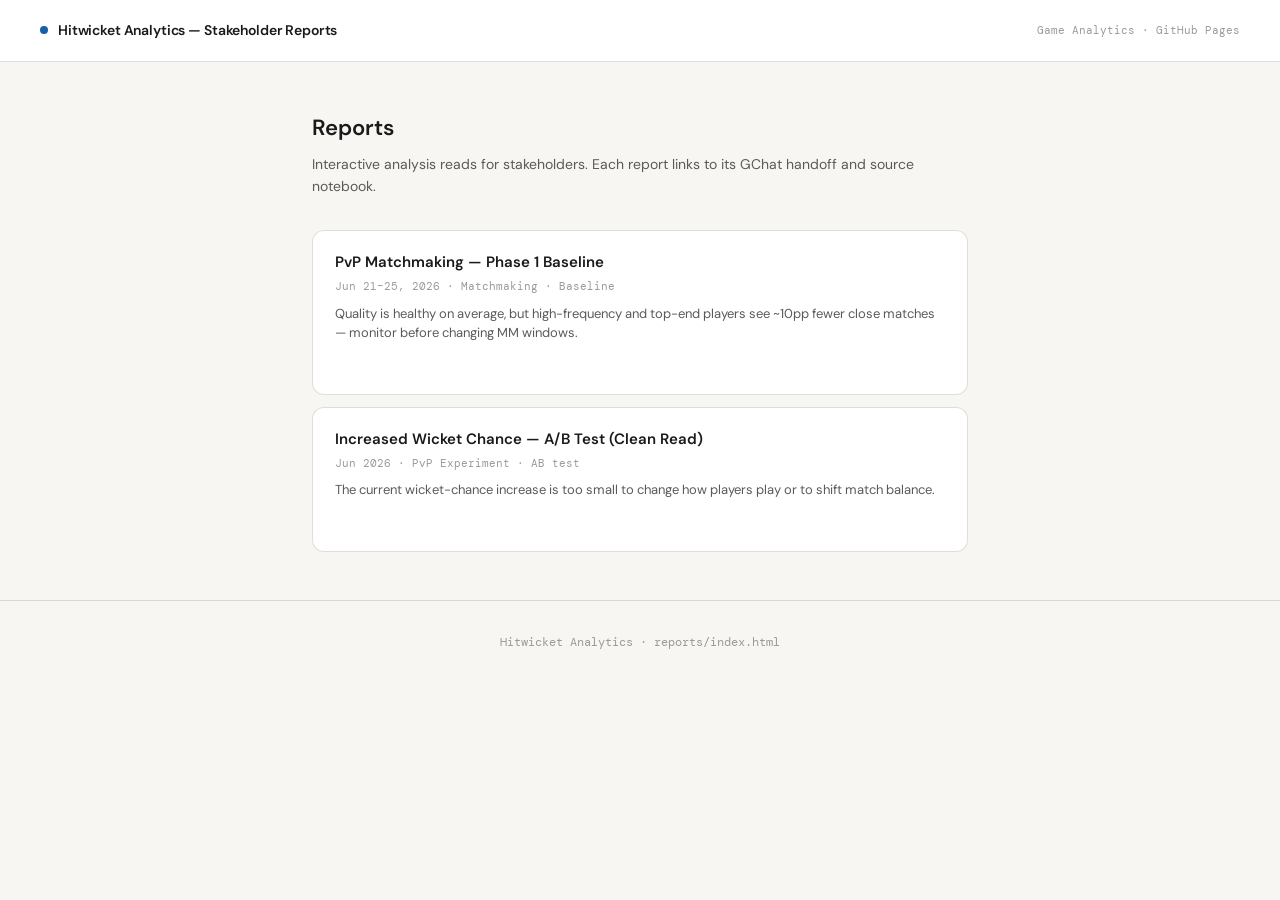
==== index.html @ 3cc674ba "Publish reports from 24e667486bc8849d29625ff4e02d7f4eafb37043" ====
<!DOCTYPE html>
<html lang="en">
<head>
<meta charset="UTF-8">
<meta name="viewport" content="width=device-width, initial-scale=1.0">
<title>Hitwicket Analytics Reports</title>
<link rel="stylesheet" href="_kit/report.css">
<style>
  .index-wrap { max-width: 720px; margin: 3rem auto; padding: 0 2rem; }
  .index-wrap h2 { font-size: 22px; font-weight: 600; margin-bottom: 0.5rem; }
  .index-wrap p { color: var(--text-secondary); font-size: 14px; margin-bottom: 2rem; }
  .report-list { display: flex; flex-direction: column; gap: 12px; }
  .report-card { background: var(--surface); border: 0.5px solid var(--border-strong); border-radius: var(--radius); padding: 1.2rem 1.4rem; text-decoration: none; color: inherit; transition: border-color 0.15s; }
  .report-card:hover { border-color: var(--blue-mid); }
  .report-card h3 { font-size: 15px; font-weight: 600; margin-bottom: 0.25rem; }
  .report-card .meta { font-size: 11px; color: var(--text-tertiary); font-family: 'DM Mono', monospace; margin-bottom: 0.5rem; }
  .report-card .thesis { font-size: 13px; color: var(--text-secondary); line-height: 1.5; }
</style>
</head>
<body>
<header>
  <div class="brand"><div class="dot"></div><h1>Hitwicket Analytics — Stakeholder Reports</h1></div>
  <span class="meta">Game Analytics · GitHub Pages</span>
</header>
<div class="index-wrap">
  <h2>Reports</h2>
  <p>Interactive analysis reads for stakeholders. Each report links to its GChat handoff and source notebook.</p>
  <div class="report-list">
    <a class="report-card" href="pvp_mm_phase1_baseline.html">
      <h3>PvP Matchmaking — Phase 1 Baseline</h3>
      <p class="meta">Jun 21–25, 2026 · Matchmaking · Baseline</p>
      <p class="thesis">Quality is healthy on average, but high-frequency and top-end players see ~10pp fewer close matches — monitor before changing MM windows.</p>
    </a>
    <a class="report-card" href="wicket_chance_ab_clean_fix.html">
      <h3>Increased Wicket Chance — A/B Test (Clean Read)</h3>
      <p class="meta">Jun 2026 · PvP Experiment · AB test</p>
      <p class="thesis">The current wicket-chance increase is too small to change how players play or to shift match balance.</p>
    </a>
  </div>
</div>
<footer>Hitwicket Analytics · reports/index.html</footer>
</body>
</html>
---- _kit/report.css ----
@import url('https://fonts.googleapis.com/css2?family=DM+Sans:ital,opsz,wght@0,9..40,300;0,9..40,400;0,9..40,500;0,9..40,600;1,9..40,400&family=DM+Mono:wght@400;500&display=swap');
*, *::before, *::after { box-sizing: border-box; margin: 0; padding: 0; }
:root {
  --bg: #f7f6f3; --surface: #ffffff;
  --border: rgba(0,0,0,0.07); --border-strong: rgba(0,0,0,0.13);
  --text-primary: #1a1a1a; --text-secondary: #5a5a5a; --text-tertiary: #9a9a9a;
  --teal: #1D9E75; --teal-light: #E1F5EE;
  --blue: #185FA5; --blue-light: #E6F1FB; --blue-mid: #378ADD;
  --amber: #BA7517; --amber-light: #FAEEDA;
  --coral: #D85A30; --coral-light: #FAECE7;
  --purple: #534AB7; --purple-light: #EEEDFA;
  --radius: 12px; --radius-sm: 8px;
}
body { font-family: 'DM Sans', sans-serif; background: var(--bg); color: var(--text-primary); line-height: 1.6; }
header { background: var(--surface); border-bottom: 0.5px solid var(--border-strong); padding: 1.2rem 2.5rem; position: sticky; top: 0; z-index: 100; display: flex; align-items: center; justify-content: space-between; gap: 1rem; }
header .brand { display: flex; align-items: center; gap: 10px; }
header .brand .dot { width: 8px; height: 8px; border-radius: 50%; background: var(--blue); }
header h1 { font-size: 14px; font-weight: 600; letter-spacing: -0.01em; }
header .meta { font-size: 11px; color: var(--text-tertiary); font-family: 'DM Mono', monospace; }
.caveat-banner { background: var(--blue-light); border-bottom: 0.5px solid rgba(24,95,165,0.2); padding: 0.5rem 2.5rem; font-size: 12px; color: var(--blue); font-family: 'DM Mono', monospace; display: flex; align-items: center; gap: 8px; }
.tab-bar { background: var(--surface); border-bottom: 0.5px solid var(--border-strong); padding: 0 2.5rem; display: flex; gap: 0; position: sticky; top: 53px; z-index: 99; flex-wrap: wrap; }
.tab-btn { padding: 0.75rem 1.2rem; font-size: 13px; font-weight: 500; cursor: pointer; border: none; background: none; color: var(--text-secondary); border-bottom: 2px solid transparent; transition: all 0.15s; white-space: nowrap; }
.tab-btn:hover { color: var(--text-primary); }
.tab-btn.active { color: var(--blue); border-bottom-color: var(--blue); }
.sub-toggle { display: flex; gap: 6px; margin-bottom: 1.5rem; flex-wrap: wrap; }
.sub-btn { padding: 5px 14px; font-size: 12px; font-weight: 500; cursor: pointer; border: 0.5px solid var(--border-strong); border-radius: 20px; background: var(--surface); color: var(--text-secondary); transition: all 0.15s; }
.sub-btn.active { background: var(--blue); color: white; border-color: var(--blue); }
.tab-content { display: none; }
.tab-content.active { display: block; }
main { max-width: 1120px; margin: 0 auto; padding: 2rem 2rem 4rem; }
.section { margin-bottom: 3rem; }
.section-header { margin-bottom: 1.25rem; }
.section-num { font-size: 11px; font-weight: 500; letter-spacing: 0.08em; text-transform: uppercase; color: var(--text-tertiary); font-family: 'DM Mono', monospace; margin-bottom: 0.3rem; }
.section-title { font-size: 18px; font-weight: 600; letter-spacing: -0.02em; margin-bottom: 0.2rem; }
.section-sub { font-size: 13px; color: var(--text-secondary); }
.kpi-row { display: grid; grid-template-columns: repeat(4, 1fr); gap: 10px; margin-bottom: 1.5rem; }
.kpi-card { background: var(--bg); border: 0.5px solid var(--border-strong); border-radius: var(--radius-sm); padding: 0.9rem 1rem; }
.kpi-label { font-size: 11px; color: var(--text-tertiary); margin-bottom: 3px; }
.kpi-value { font-size: 20px; font-weight: 600; letter-spacing: -0.02em; }
.kpi-value.up { color: var(--teal); } .kpi-value.down { color: var(--coral); }
.kpi-value.neutral { color: var(--blue); } .kpi-value.warn { color: var(--amber); }
.kpi-note { font-size: 11px; color: var(--text-tertiary); margin-top: 2px; font-family: 'DM Mono', monospace; }
.card { background: var(--surface); border: 0.5px solid var(--border-strong); border-radius: var(--radius); padding: 1.4rem; }
.card-title { font-size: 13px; font-weight: 500; color: var(--text-secondary); margin-bottom: 1rem; padding-bottom: 8px; border-bottom: 0.5px solid var(--border); }
.two-col { display: grid; grid-template-columns: 1fr 1fr; gap: 1.25rem; }
.chart-wrap { position: relative; width: 100%; }
.insights { display: flex; flex-direction: column; gap: 8px; }
.insight { border-left: 2.5px solid var(--blue-mid); background: #f9fbfe; border-radius: 0 var(--radius-sm) var(--radius-sm) 0; padding: 0.65rem 0.85rem; font-size: 13px; color: var(--text-primary); line-height: 1.55; }
.insight.warn { border-left-color: var(--amber); background: #fffbf4; }
.insight.good { border-left-color: var(--teal); background: #f4fbf8; }
.insight.bad { border-left-color: var(--coral); background: #fff8f6; }
.insight strong { font-weight: 600; }
.comp-table { width: 100%; border-collapse: collapse; font-size: 13px; }
.comp-table th { font-size: 11px; font-weight: 500; color: var(--text-tertiary); text-transform: uppercase; letter-spacing: 0.06em; padding: 0 10px 8px 0; text-align: right; border-bottom: 0.5px solid var(--border-strong); }
.comp-table th:first-child { text-align: left; padding-left: 0; }
.comp-table th.base { color: var(--blue); } .comp-table th.test { color: var(--teal); } .comp-table th.delta { color: var(--amber); }
.comp-table td { padding: 8px 10px 8px 0; border-bottom: 0.5px solid var(--border); color: var(--text-primary); vertical-align: middle; text-align: right; font-family: 'DM Mono', monospace; font-size: 12px; }
.comp-table td:first-child { text-align: left; padding-left: 0; font-family: 'DM Sans', sans-serif; font-size: 13px; font-weight: 500; }
.comp-table tr:last-child td { border-bottom: none; }
.comp-table tr:hover td { background: var(--bg); }
.val-up { color: var(--teal); font-weight: 500; } .val-down { color: var(--coral); font-weight: 500; } .val-muted { color: var(--text-tertiary); }
.heatmap-table { width: 100%; border-collapse: collapse; font-size: 12px; }
.heatmap-table th { font-size: 11px; font-weight: 500; color: var(--text-tertiary); text-transform: uppercase; letter-spacing: 0.05em; padding: 6px 8px; text-align: center; border-bottom: 0.5px solid var(--border-strong); }
.heatmap-table th:first-child { text-align: left; }
.heatmap-table td { padding: 7px 8px; text-align: center; font-family: 'DM Mono', monospace; font-size: 12px; border-bottom: 0.5px solid var(--border); }
.heatmap-table td:first-child { text-align: left; font-family: 'DM Sans', sans-serif; font-weight: 500; font-size: 13px; }
.legend { display: flex; flex-wrap: wrap; gap: 10px; margin-bottom: 10px; }
.leg { display: flex; align-items: center; gap: 5px; font-size: 12px; color: var(--text-secondary); }
.leg-sq { width: 10px; height: 10px; border-radius: 2px; flex-shrink: 0; }
footer { text-align: center; padding: 2rem; font-size: 12px; color: var(--text-tertiary); border-top: 0.5px solid var(--border-strong); font-family: 'DM Mono', monospace; }
.hero-section { background: var(--surface); border-bottom: 0.5px solid var(--border); padding: 2rem 2.5rem 1.75rem; }
.hero-eyebrow { font-size: 11px; font-weight: 500; letter-spacing: 0.08em; text-transform: uppercase; color: var(--text-tertiary); font-family: 'DM Mono', monospace; margin-bottom: 0.4rem; }
.hero-title { font-size: 26px; font-weight: 600; letter-spacing: -0.03em; margin-bottom: 0.4rem; }
.hero-desc { font-size: 14px; color: var(--text-secondary); max-width: 720px; line-height: 1.6; }
.pp-pos { color: var(--teal); } .pp-neg { color: var(--coral); } .pp-flat { color: var(--text-tertiary); }
.method-list { font-size: 13px; color: var(--text-secondary); line-height: 1.7; padding-left: 1.2rem; }
.method-list li { margin-bottom: 0.4rem; }
@media (max-width: 768px) {
  .kpi-row { grid-template-columns: repeat(2, 1fr); }
  .two-col { grid-template-columns: 1fr; }
  header, .caveat-banner, .tab-bar { padding-left: 1rem; padding-right: 1rem; }
}
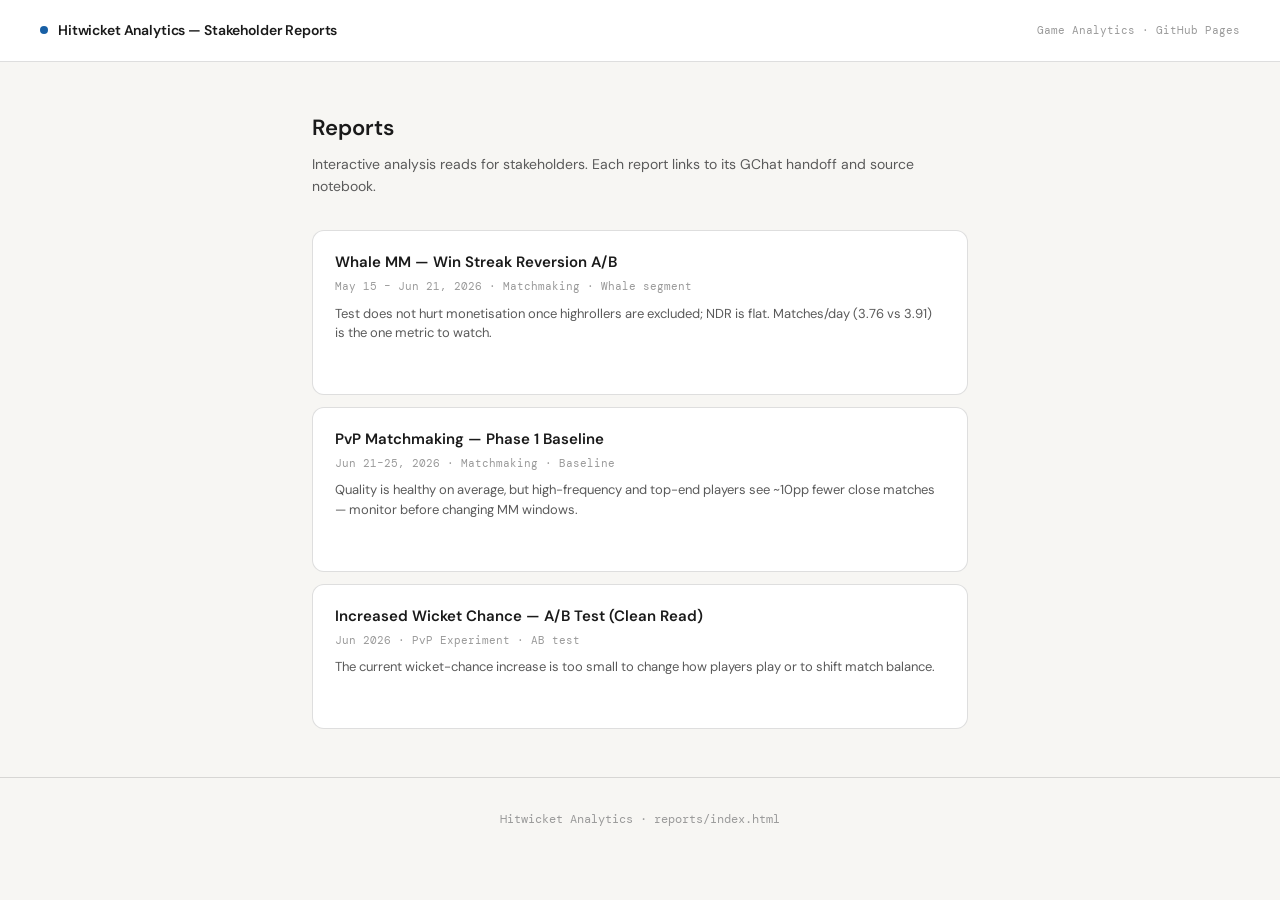
==== commit bf37235a: "Publish reports from d6150a2f32e91d74267a0f2564c60b8eebc02903" ====
--- a/index.html
+++ b/index.html
@@ -4,7 +4,7 @@
 <meta charset="UTF-8">
 <meta name="viewport" content="width=device-width, initial-scale=1.0">
 <title>Hitwicket Analytics Reports</title>
-<link rel="stylesheet" href="_kit/report.css">
+<link rel="stylesheet" href="kit/report.css">
 <style>
   .index-wrap { max-width: 720px; margin: 3rem auto; padding: 0 2rem; }
   .index-wrap h2 { font-size: 22px; font-weight: 600; margin-bottom: 0.5rem; }
@@ -26,6 +26,11 @@
   <h2>Reports</h2>
   <p>Interactive analysis reads for stakeholders. Each report links to its GChat handoff and source notebook.</p>
   <div class="report-list">
+    <a class="report-card" href="whale_mm_analysis.html">
+      <h3>Whale MM — Win Streak Reversion A/B</h3>
+      <p class="meta">May 15 – Jun 21, 2026 · Matchmaking · Whale segment</p>
+      <p class="thesis">Test does not hurt monetisation once highrollers are excluded; NDR is flat. Matches/day (3.76 vs 3.91) is the one metric to watch.</p>
+    </a>
     <a class="report-card" href="pvp_mm_phase1_baseline.html">
       <h3>PvP Matchmaking — Phase 1 Baseline</h3>
       <p class="meta">Jun 21–25, 2026 · Matchmaking · Baseline</p>
--- a/kit/report.css
+++ b/kit/report.css
@@ -0,0 +1,167 @@
+@import url('https://fonts.googleapis.com/css2?family=DM+Sans:ital,opsz,wght@0,9..40,300;0,9..40,400;0,9..40,500;0,9..40,600;1,9..40,400&family=DM+Mono:wght@400;500&display=swap');
+*, *::before, *::after { box-sizing: border-box; margin: 0; padding: 0; }
+:root {
+  --bg: #f7f6f3; --surface: #ffffff;
+  --border: rgba(0,0,0,0.07); --border-strong: rgba(0,0,0,0.13);
+  --text-primary: #1a1a1a; --text-secondary: #5a5a5a; --text-tertiary: #9a9a9a;
+  --teal: #1D9E75; --teal-light: #E1F5EE;
+  --blue: #185FA5; --blue-light: #E6F1FB; --blue-mid: #378ADD;
+  --amber: #BA7517; --amber-light: #FAEEDA;
+  --coral: #D85A30; --coral-light: #FAECE7;
+  --purple: #534AB7; --purple-light: #EEEDFA;
+  --blue-bar: #85B7EB;
+  --radius: 12px; --radius-sm: 8px;
+}
+body { font-family: 'DM Sans', sans-serif; background: var(--bg); color: var(--text-primary); line-height: 1.6; }
+header { background: var(--surface); border-bottom: 0.5px solid var(--border-strong); padding: 1.2rem 2.5rem; position: sticky; top: 0; z-index: 100; display: flex; align-items: center; justify-content: space-between; gap: 1rem; }
+header .header-left { display: flex; align-items: center; gap: 1.25rem; min-width: 0; flex: 1; }
+header .brand { display: flex; align-items: center; gap: 10px; min-width: 0; }
+header .brand .dot { width: 8px; height: 8px; border-radius: 50%; background: var(--blue); flex-shrink: 0; }
+header h1 { font-size: 14px; font-weight: 600; letter-spacing: -0.01em; }
+header .meta { font-size: 11px; color: var(--text-tertiary); font-family: 'DM Mono', monospace; flex-shrink: 0; text-align: right; }
+.back-to-index { font-size: 12px; font-weight: 500; color: var(--blue); text-decoration: none; white-space: nowrap; flex-shrink: 0; }
+.back-to-index:hover { text-decoration: underline; color: var(--blue-mid); }
+footer .footer-nav { margin-bottom: 0.75rem; }
+.caveat-banner { background: var(--blue-light); border-bottom: 0.5px solid rgba(24,95,165,0.2); padding: 0.5rem 2.5rem; font-size: 12px; color: var(--blue); font-family: 'DM Mono', monospace; display: flex; align-items: center; gap: 8px; }
+.tab-bar { background: var(--surface); border-bottom: 0.5px solid var(--border-strong); padding: 0 2.5rem; display: flex; gap: 0; position: sticky; top: 53px; z-index: 99; flex-wrap: wrap; }
+.tab-btn { padding: 0.75rem 1.2rem; font-size: 13px; font-weight: 500; cursor: pointer; border: none; background: none; color: var(--text-secondary); border-bottom: 2px solid transparent; transition: all 0.15s; white-space: nowrap; }
+.tab-btn:hover { color: var(--text-primary); }
+.tab-btn.active { color: var(--blue); border-bottom-color: var(--blue); }
+.sub-toggle { display: flex; gap: 6px; margin-bottom: 1.5rem; flex-wrap: wrap; }
+.sub-btn { padding: 5px 14px; font-size: 12px; font-weight: 500; cursor: pointer; border: 0.5px solid var(--border-strong); border-radius: 20px; background: var(--surface); color: var(--text-secondary); transition: all 0.15s; }
+.sub-btn.active { background: var(--blue); color: white; border-color: var(--blue); }
+.tab-content { display: none; }
+.tab-content.active { display: block; }
+main { max-width: 1120px; margin: 0 auto; padding: 2rem 2rem 4rem; }
+.section { margin-bottom: 3rem; }
+.section-header { margin-bottom: 1.25rem; }
+.section-num { font-size: 11px; font-weight: 500; letter-spacing: 0.08em; text-transform: uppercase; color: var(--text-tertiary); font-family: 'DM Mono', monospace; margin-bottom: 0.3rem; }
+.section-title { font-size: 18px; font-weight: 600; letter-spacing: -0.02em; margin-bottom: 0.2rem; }
+.section-sub { font-size: 13px; color: var(--text-secondary); }
+.kpi-row { display: grid; grid-template-columns: repeat(4, 1fr); gap: 10px; margin-bottom: 1.5rem; }
+.kpi-card { background: var(--bg); border: 0.5px solid var(--border-strong); border-radius: var(--radius-sm); padding: 0.9rem 1rem; }
+.kpi-label { font-size: 11px; color: var(--text-tertiary); margin-bottom: 3px; }
+.kpi-value { font-size: 20px; font-weight: 600; letter-spacing: -0.02em; }
+.kpi-value.up { color: var(--teal); } .kpi-value.down { color: var(--coral); }
+.kpi-value.neutral { color: var(--blue); } .kpi-value.warn { color: var(--amber); }
+.kpi-note { font-size: 11px; color: var(--text-tertiary); margin-top: 2px; font-family: 'DM Mono', monospace; }
+.card { background: var(--surface); border: 0.5px solid var(--border-strong); border-radius: var(--radius); padding: 1.4rem; }
+.card-title { font-size: 13px; font-weight: 500; color: var(--text-secondary); margin-bottom: 1rem; padding-bottom: 8px; border-bottom: 0.5px solid var(--border); }
+.two-col { display: grid; grid-template-columns: 1fr 1fr; gap: 1.25rem; }
+.chart-wrap { position: relative; width: 100%; }
+.insights { display: flex; flex-direction: column; gap: 8px; }
+.insight { border-left: 2.5px solid var(--blue-mid); background: #f9fbfe; border-radius: 0 var(--radius-sm) var(--radius-sm) 0; padding: 0.65rem 0.85rem; font-size: 13px; color: var(--text-primary); line-height: 1.55; }
+.insight.warn { border-left-color: var(--amber); background: #fffbf4; }
+.insight.good { border-left-color: var(--teal); background: #f4fbf8; }
+.insight.bad { border-left-color: var(--coral); background: #fff8f6; }
+.insight strong { font-weight: 600; }
+.comp-table { width: 100%; border-collapse: collapse; font-size: 13px; }
+.comp-table th { font-size: 11px; font-weight: 500; color: var(--text-tertiary); text-transform: uppercase; letter-spacing: 0.06em; padding: 0 10px 8px 0; text-align: right; border-bottom: 0.5px solid var(--border-strong); }
+.comp-table th:first-child { text-align: left; padding-left: 0; }
+.comp-table th.base { color: var(--blue); } .comp-table th.test { color: var(--teal); } .comp-table th.delta { color: var(--amber); }
+.comp-table td { padding: 8px 10px 8px 0; border-bottom: 0.5px solid var(--border); color: var(--text-primary); vertical-align: middle; text-align: right; font-family: 'DM Mono', monospace; font-size: 12px; }
+.comp-table td:first-child { text-align: left; padding-left: 0; font-family: 'DM Sans', sans-serif; font-size: 13px; font-weight: 500; }
+.comp-table tr:last-child td { border-bottom: none; }
+.comp-table tr:hover td { background: var(--bg); }
+.val-up { color: var(--teal); font-weight: 500; } .val-down { color: var(--coral); font-weight: 500; } .val-muted { color: var(--text-tertiary); }
+.heatmap-table { width: 100%; border-collapse: collapse; font-size: 12px; }
+.heatmap-table th { font-size: 11px; font-weight: 500; color: var(--text-tertiary); text-transform: uppercase; letter-spacing: 0.05em; padding: 6px 8px; text-align: center; border-bottom: 0.5px solid var(--border-strong); }
+.heatmap-table th:first-child { text-align: left; }
+.heatmap-table td { padding: 7px 8px; text-align: center; font-family: 'DM Mono', monospace; font-size: 12px; border-bottom: 0.5px solid var(--border); }
+.heatmap-table td:first-child { text-align: left; font-family: 'DM Sans', sans-serif; font-weight: 500; font-size: 13px; }
+.legend { display: flex; flex-wrap: wrap; gap: 10px; margin-bottom: 10px; }
+.leg { display: flex; align-items: center; gap: 5px; font-size: 12px; color: var(--text-secondary); }
+.leg-sq { width: 10px; height: 10px; border-radius: 2px; flex-shrink: 0; }
+footer { text-align: center; padding: 2rem; font-size: 12px; color: var(--text-tertiary); border-top: 0.5px solid var(--border-strong); font-family: 'DM Mono', monospace; }
+.hero-section { background: var(--surface); border-bottom: 0.5px solid var(--border); padding: 2rem 2.5rem 1.75rem; }
+.hero-eyebrow { font-size: 11px; font-weight: 500; letter-spacing: 0.08em; text-transform: uppercase; color: var(--text-tertiary); font-family: 'DM Mono', monospace; margin-bottom: 0.4rem; }
+.hero-title { font-size: 26px; font-weight: 600; letter-spacing: -0.03em; margin-bottom: 0.4rem; }
+.hero-desc { font-size: 14px; color: var(--text-secondary); max-width: 720px; line-height: 1.6; }
+.pp-pos { color: var(--teal); } .pp-neg { color: var(--coral); } .pp-flat { color: var(--text-tertiary); }
+.method-list { font-size: 13px; color: var(--text-secondary); line-height: 1.7; padding-left: 1.2rem; }
+.method-list li { margin-bottom: 0.4rem; }
+
+/* Multi-view reports (whale MM) */
+.hidden { display: none !important; }
+header .header-right { display: flex; align-items: center; gap: 12px; flex-shrink: 0; }
+.timeline-select-wrap { position: relative; }
+.timeline-select-wrap::after {
+  content: '▾'; position: absolute; right: 10px; top: 50%; transform: translateY(-50%);
+  font-size: 11px; color: var(--blue); pointer-events: none;
+}
+#timelineSelect {
+  appearance: none; background: var(--blue-light); border: 0.5px solid var(--blue);
+  color: var(--blue); font-family: 'DM Mono', monospace; font-size: 12px; font-weight: 500;
+  padding: 6px 28px 6px 12px; border-radius: 6px; cursor: pointer; outline: none;
+}
+#timelineSelect:hover { background: #d4e8f7; }
+header a.data-link {
+  font-size: 12px; font-weight: 500; color: var(--blue); text-decoration: none;
+  border: 0.5px solid var(--blue); padding: 5px 14px; border-radius: 6px;
+  transition: background 0.15s; display: inline-flex; align-items: center; gap: 6px;
+}
+header a.data-link:hover { background: var(--blue-light); }
+header a.data-link svg { width: 13px; height: 13px; flex-shrink: 0; }
+header a.data-link.green { color: var(--teal); border-color: var(--teal); }
+header a.data-link.green:hover { background: var(--teal-light); }
+.hero-section .kpi-row { grid-template-columns: repeat(5, 1fr); }
+.comp-table th.pre { color: var(--coral); }
+.comp-table th.post { color: var(--teal); }
+.delta-pill { display: inline-block; padding: 1px 6px; border-radius: 4px; font-size: 11px; font-weight: 500; font-family: 'DM Mono', monospace; }
+.delta-pill.up { background: var(--teal-light); color: var(--teal); }
+.delta-pill.down { background: var(--coral-light); color: var(--coral); }
+.delta-pill.flat { background: var(--bg); color: var(--text-tertiary); }
+.rank-badge { display: inline-block; padding: 2px 8px; border-radius: 5px; font-size: 11px; font-weight: 500; font-family: 'DM Mono', monospace; }
+.rank-Rookie { background: #E6F1FB; color: #185FA5; }
+.rank-Challenger { background: #E6F7FB; color: #1278A0; }
+.rank-Proven { background: var(--teal-light); color: #147055; }
+.rank-Accomplished { background: var(--amber-light); color: var(--amber); }
+.rank-Remarkable { background: var(--coral-light); color: var(--coral); }
+.opp-grid { display: grid; grid-template-columns: 1fr 1fr; gap: 1rem; }
+.opp-card { background: var(--surface); border: 0.5px solid var(--border-strong); border-radius: var(--radius); padding: 1.2rem 1.3rem; }
+.opp-icon { width: 30px; height: 30px; border-radius: 7px; display: flex; align-items: center; justify-content: center; margin-bottom: 8px; font-size: 15px; }
+.opp-title { font-size: 13.5px; font-weight: 600; color: var(--text-primary); margin-bottom: 5px; }
+.opp-desc { font-size: 13px; color: var(--text-secondary); line-height: 1.6; }
+.three-col { display: grid; grid-template-columns: 1fr 1fr 1fr; gap: 1.1rem; }
+.ab-tag { display: inline-block; padding: 2px 8px; border-radius: 4px; font-size: 11px; font-weight: 600; font-family: 'DM Mono', monospace; }
+.ab-tag.base { background: var(--blue-light); color: var(--blue); }
+.ab-tag.test { background: var(--teal-light); color: var(--teal); }
+.read-box {
+  background: var(--surface); border: 0.5px solid var(--border-strong); border-radius: var(--radius);
+  padding: 1rem 1.2rem; font-size: 13.5px; color: var(--text-secondary); line-height: 1.65; margin-bottom: 1.5rem;
+}
+.read-box strong { color: var(--text-primary); }
+.ab-toggle-row { display: flex; flex-wrap: wrap; gap: 8px; margin-bottom: 1.25rem; }
+.ab-toggle {
+  padding: 6px 14px; font-size: 12px; font-weight: 500; cursor: pointer;
+  border: 0.5px solid var(--border-strong); border-radius: 20px; background: var(--surface); color: var(--text-secondary);
+}
+.ab-toggle.active { background: var(--blue); color: white; border-color: var(--blue); }
+.monet-cut { display: none; }
+.monet-cut.active { display: block; }
+footer a { color: var(--blue); text-decoration: none; }
+
+.caveat-banner.warn {
+  background: var(--amber-light);
+  border-bottom-color: rgba(186,117,23,0.2);
+  color: var(--amber);
+}
+
+@media (max-width: 768px) {
+  .kpi-row { grid-template-columns: repeat(2, 1fr); }
+  .hero-section .kpi-row { grid-template-columns: repeat(2, 1fr); }
+  .two-col { grid-template-columns: 1fr; }
+  .three-col { grid-template-columns: 1fr; }
+  .opp-grid { grid-template-columns: 1fr; }
+  header .header-right { flex-wrap: wrap; justify-content: flex-end; }
+  header, .caveat-banner, .tab-bar { padding-left: 1rem; padding-right: 1rem; }
+  header .meta { display: none; }
+  header .header-left { gap: 0.75rem; }
+}
+
+@media print {
+  header, .tab-bar, .caveat-banner, .footer-nav { display: none !important; }
+  .tab-content { display: block !important; }
+  .tab-content + .tab-content { page-break-before: always; }
+  main { max-width: none; padding: 0; }
+}
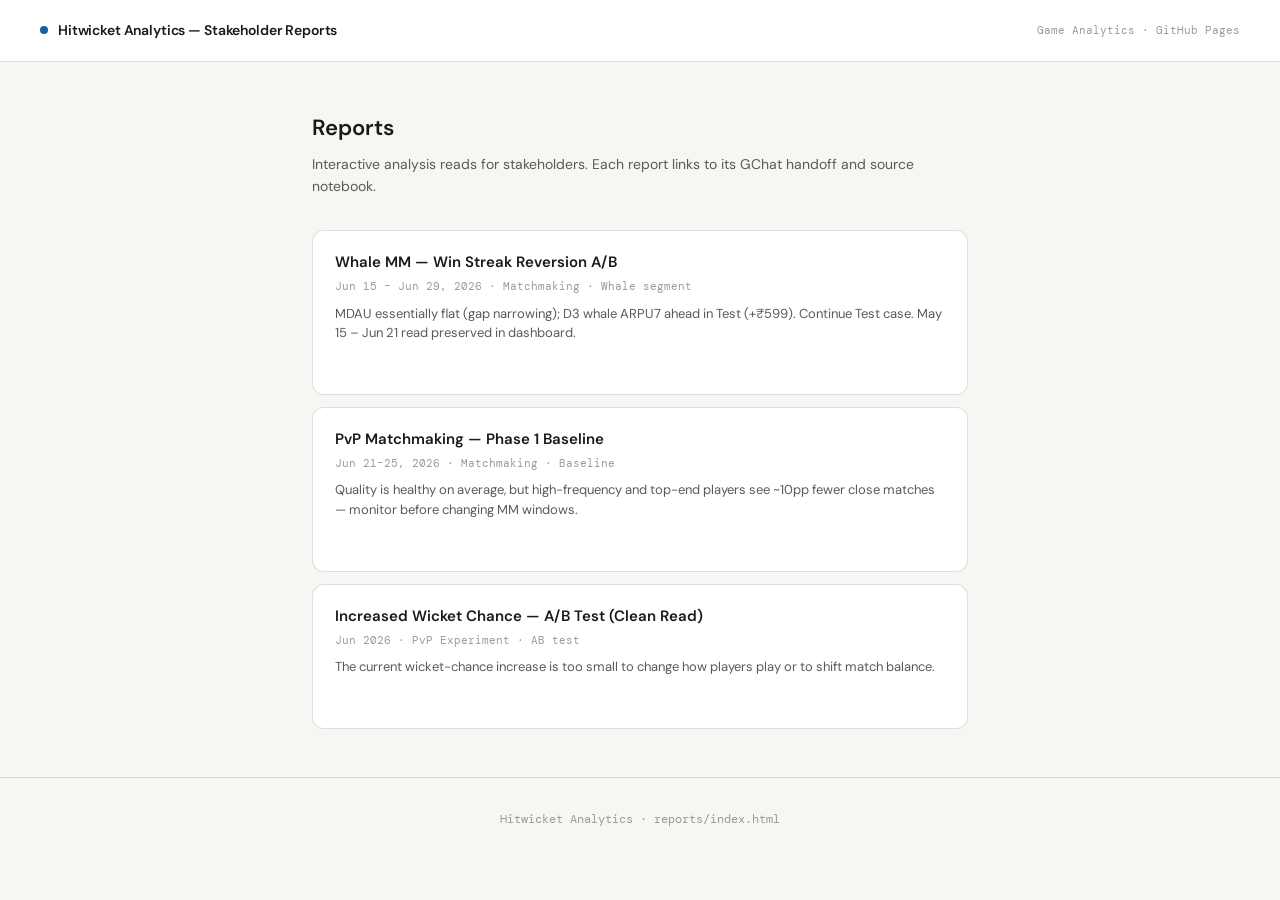
==== commit f3851e57: "Publish reports from 70c1fe74e5c636ba515a9c897fcf2442940fe8e9" ====
--- a/index.html
+++ b/index.html
@@ -28,8 +28,8 @@
   <div class="report-list">
     <a class="report-card" href="whale_mm_analysis.html">
       <h3>Whale MM — Win Streak Reversion A/B</h3>
-      <p class="meta">May 15 – Jun 21, 2026 · Matchmaking · Whale segment</p>
-      <p class="thesis">Test does not hurt monetisation once highrollers are excluded; NDR is flat. Matches/day (3.76 vs 3.91) is the one metric to watch.</p>
+      <p class="meta">Jun 15 – Jun 29, 2026 · Matchmaking · Whale segment</p>
+      <p class="thesis">MDAU essentially flat (gap narrowing); D3 whale ARPU7 ahead in Test (+₹599). Continue Test case. May 15 – Jun 21 read preserved in dashboard.</p>
     </a>
     <a class="report-card" href="pvp_mm_phase1_baseline.html">
       <h3>PvP Matchmaking — Phase 1 Baseline</h3>
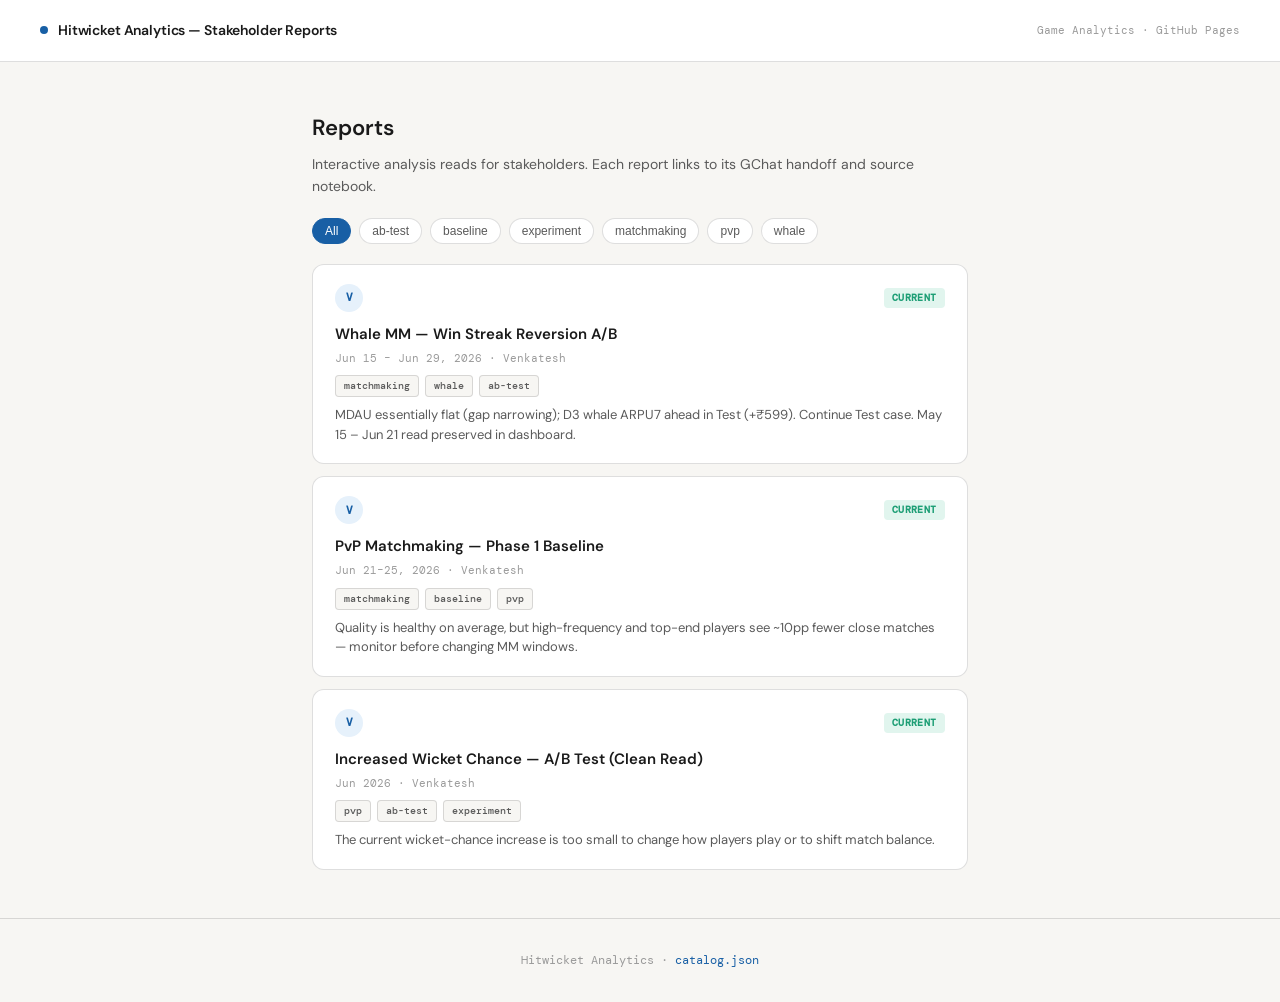
==== commit aa4e2afb: "Publish reports from ac6dde6c6ccade47c4b64f14c6b7eb98131df63e" ====
--- a/index.html
+++ b/index.html
@@ -4,18 +4,12 @@
 <meta charset="UTF-8">
 <meta name="viewport" content="width=device-width, initial-scale=1.0">
 <title>Hitwicket Analytics Reports</title>
+<meta name="description" content="Interactive stakeholder analysis reads for Hitwicket Superstars — PvP, matchmaking, experiments, and monetisation.">
+<meta property="og:title" content="Hitwicket Analytics — Stakeholder Reports">
+<meta property="og:description" content="Interactive analysis reads for stakeholders.">
+<meta property="og:url" content="https://saivenkatesh007.github.io/hw-analytics-reports/">
+<meta property="og:type" content="website">
 <link rel="stylesheet" href="kit/report.css">
-<style>
-  .index-wrap { max-width: 720px; margin: 3rem auto; padding: 0 2rem; }
-  .index-wrap h2 { font-size: 22px; font-weight: 600; margin-bottom: 0.5rem; }
-  .index-wrap p { color: var(--text-secondary); font-size: 14px; margin-bottom: 2rem; }
-  .report-list { display: flex; flex-direction: column; gap: 12px; }
-  .report-card { background: var(--surface); border: 0.5px solid var(--border-strong); border-radius: var(--radius); padding: 1.2rem 1.4rem; text-decoration: none; color: inherit; transition: border-color 0.15s; }
-  .report-card:hover { border-color: var(--blue-mid); }
-  .report-card h3 { font-size: 15px; font-weight: 600; margin-bottom: 0.25rem; }
-  .report-card .meta { font-size: 11px; color: var(--text-tertiary); font-family: 'DM Mono', monospace; margin-bottom: 0.5rem; }
-  .report-card .thesis { font-size: 13px; color: var(--text-secondary); line-height: 1.5; }
-</style>
 </head>
 <body>
 <header>
@@ -25,24 +19,10 @@
 <div class="index-wrap">
   <h2>Reports</h2>
   <p>Interactive analysis reads for stakeholders. Each report links to its GChat handoff and source notebook.</p>
-  <div class="report-list">
-    <a class="report-card" href="whale_mm_analysis.html">
-      <h3>Whale MM — Win Streak Reversion A/B</h3>
-      <p class="meta">Jun 15 – Jun 29, 2026 · Matchmaking · Whale segment</p>
-      <p class="thesis">MDAU essentially flat (gap narrowing); D3 whale ARPU7 ahead in Test (+₹599). Continue Test case. May 15 – Jun 21 read preserved in dashboard.</p>
-    </a>
-    <a class="report-card" href="pvp_mm_phase1_baseline.html">
-      <h3>PvP Matchmaking — Phase 1 Baseline</h3>
-      <p class="meta">Jun 21–25, 2026 · Matchmaking · Baseline</p>
-      <p class="thesis">Quality is healthy on average, but high-frequency and top-end players see ~10pp fewer close matches — monitor before changing MM windows.</p>
-    </a>
-    <a class="report-card" href="wicket_chance_ab_clean_fix.html">
-      <h3>Increased Wicket Chance — A/B Test (Clean Read)</h3>
-      <p class="meta">Jun 2026 · PvP Experiment · AB test</p>
-      <p class="thesis">The current wicket-chance increase is too small to change how players play or to shift match balance.</p>
-    </a>
-  </div>
+  <div id="catalog-filters" class="catalog-filters"></div>
+  <div id="report-list" class="report-list"></div>
 </div>
-<footer>Hitwicket Analytics · reports/index.html</footer>
+<footer>Hitwicket Analytics · <a href="catalog.json">catalog.json</a></footer>
+<script src="kit/index.js"></script>
 </body>
 </html>
--- a/kit/report.css
+++ b/kit/report.css
@@ -139,7 +139,64 @@
 .ab-toggle.active { background: var(--blue); color: white; border-color: var(--blue); }
 .monet-cut { display: none; }
 .monet-cut.active { display: block; }
+.j29-rank-panel { display: none; }
+.j29-rank-panel.active { display: block; }
 footer a { color: var(--blue); text-decoration: none; }
+
+/* Index / catalog */
+.index-wrap { max-width: 720px; margin: 3rem auto; padding: 0 2rem; }
+.index-wrap h2 { font-size: 22px; font-weight: 600; margin-bottom: 0.5rem; }
+.index-wrap > p { color: var(--text-secondary); font-size: 14px; margin-bottom: 1.25rem; }
+.catalog-filters { display: flex; flex-wrap: wrap; gap: 8px; margin-bottom: 1.25rem; }
+.filter-chip {
+  padding: 5px 12px; font-size: 12px; font-weight: 500; cursor: pointer;
+  border: 0.5px solid var(--border-strong); border-radius: 20px; background: var(--surface); color: var(--text-secondary);
+}
+.filter-chip.active { background: var(--blue); color: white; border-color: var(--blue); }
+.report-list { display: flex; flex-direction: column; gap: 12px; }
+.report-card {
+  background: var(--surface); border: 0.5px solid var(--border-strong); border-radius: var(--radius);
+  padding: 1.2rem 1.4rem; text-decoration: none; color: inherit; transition: border-color 0.15s; display: block;
+}
+.report-card:hover { border-color: var(--blue-mid); }
+.report-card-muted { opacity: 0.72; }
+.report-card-top { display: flex; align-items: center; justify-content: space-between; margin-bottom: 0.6rem; }
+.report-card h3 { font-size: 15px; font-weight: 600; margin-bottom: 0.25rem; }
+.report-card .meta { font-size: 11px; color: var(--text-tertiary); font-family: 'DM Mono', monospace; margin-bottom: 0.5rem; }
+.report-card .thesis { font-size: 13px; color: var(--text-secondary); line-height: 1.5; }
+.tag-row { display: flex; flex-wrap: wrap; gap: 6px; margin-bottom: 0.5rem; }
+.tag-pill {
+  font-size: 10px; font-weight: 500; font-family: 'DM Mono', monospace;
+  padding: 2px 8px; border-radius: 4px; background: var(--bg); color: var(--text-secondary);
+  border: 0.5px solid var(--border-strong); text-transform: lowercase;
+}
+.owner-badge {
+  width: 28px; height: 28px; border-radius: 50%; background: var(--blue-light); color: var(--blue);
+  font-size: 11px; font-weight: 600; font-family: 'DM Mono', monospace;
+  display: inline-flex; align-items: center; justify-content: center; flex-shrink: 0;
+}
+.status-badge {
+  font-size: 10px; font-weight: 600; font-family: 'DM Mono', monospace;
+  padding: 2px 8px; border-radius: 4px; text-transform: uppercase; letter-spacing: 0.04em;
+}
+.status-current { background: var(--teal-light); color: var(--teal); }
+.status-superseded { background: var(--amber-light); color: var(--amber); }
+.status-archived { background: var(--bg); color: var(--text-tertiary); }
+.catalog-empty { font-size: 13px; color: var(--text-secondary); padding: 1rem 0; }
+
+/* Report chrome actions */
+.header-actions { display: flex; align-items: center; gap: 8px; flex-shrink: 0; }
+.chrome-btn {
+  font-size: 11px; font-weight: 500; font-family: 'DM Mono', monospace;
+  padding: 5px 10px; border-radius: 6px; cursor: pointer;
+  border: 0.5px solid var(--border-strong); background: var(--surface); color: var(--text-secondary);
+  transition: background 0.15s, border-color 0.15s;
+}
+.chrome-btn:hover { background: var(--bg); border-color: var(--blue-mid); color: var(--blue); }
+.chrome-btn.copied { border-color: var(--teal); color: var(--teal); background: var(--teal-light); }
+.footer-actions { display: flex; flex-wrap: wrap; justify-content: center; gap: 8px; margin-bottom: 0.75rem; }
+.footer-meta { font-size: 11px; color: var(--text-tertiary); margin-bottom: 0.5rem; }
+.comp-table td, .comp-table th { font-variant-numeric: tabular-nums; }
 
 .caveat-banner.warn {
   background: var(--amber-light);
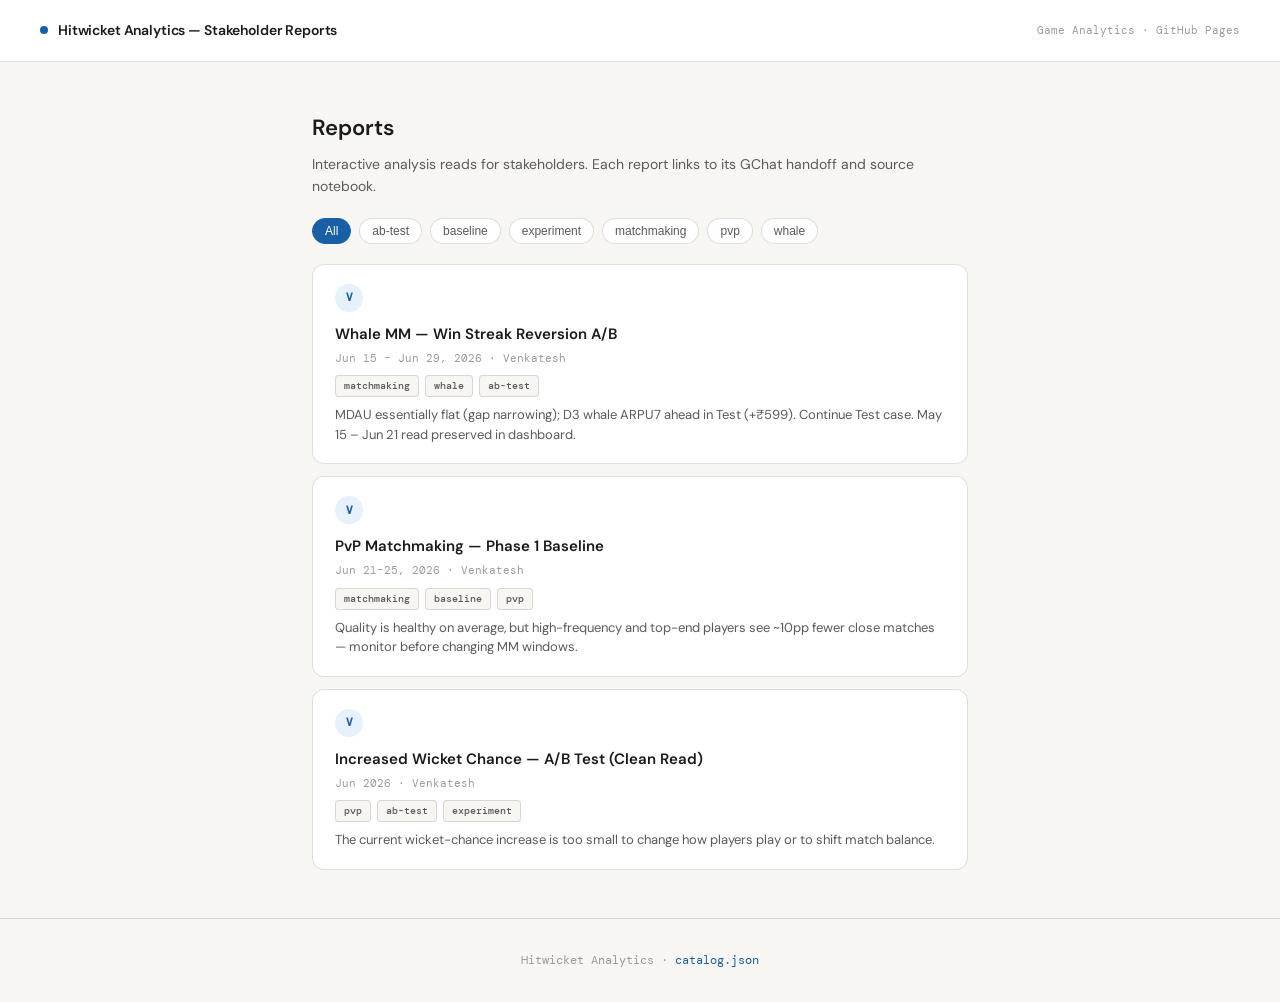
==== commit fb30835e: "Publish reports from 6fd79c49ed0e0cfcfb062fe1b5f83bd8f5708291" ====
--- a/index.html
+++ b/index.html
@@ -9,6 +9,7 @@
 <meta property="og:description" content="Interactive analysis reads for stakeholders.">
 <meta property="og:url" content="https://saivenkatesh007.github.io/hw-analytics-reports/">
 <meta property="og:type" content="website">
+<link rel="icon" type="image/png" href="kit/favicon.png">
 <link rel="stylesheet" href="kit/report.css">
 </head>
 <body>
--- a/kit/report.css
+++ b/kit/report.css
@@ -159,8 +159,7 @@
   padding: 1.2rem 1.4rem; text-decoration: none; color: inherit; transition: border-color 0.15s; display: block;
 }
 .report-card:hover { border-color: var(--blue-mid); }
-.report-card-muted { opacity: 0.72; }
-.report-card-top { display: flex; align-items: center; justify-content: space-between; margin-bottom: 0.6rem; }
+.report-card-top { display: flex; align-items: center; margin-bottom: 0.6rem; }
 .report-card h3 { font-size: 15px; font-weight: 600; margin-bottom: 0.25rem; }
 .report-card .meta { font-size: 11px; color: var(--text-tertiary); font-family: 'DM Mono', monospace; margin-bottom: 0.5rem; }
 .report-card .thesis { font-size: 13px; color: var(--text-secondary); line-height: 1.5; }
@@ -175,13 +174,6 @@
   font-size: 11px; font-weight: 600; font-family: 'DM Mono', monospace;
   display: inline-flex; align-items: center; justify-content: center; flex-shrink: 0;
 }
-.status-badge {
-  font-size: 10px; font-weight: 600; font-family: 'DM Mono', monospace;
-  padding: 2px 8px; border-radius: 4px; text-transform: uppercase; letter-spacing: 0.04em;
-}
-.status-current { background: var(--teal-light); color: var(--teal); }
-.status-superseded { background: var(--amber-light); color: var(--amber); }
-.status-archived { background: var(--bg); color: var(--text-tertiary); }
 .catalog-empty { font-size: 13px; color: var(--text-secondary); padding: 1rem 0; }
 
 /* Report chrome actions */
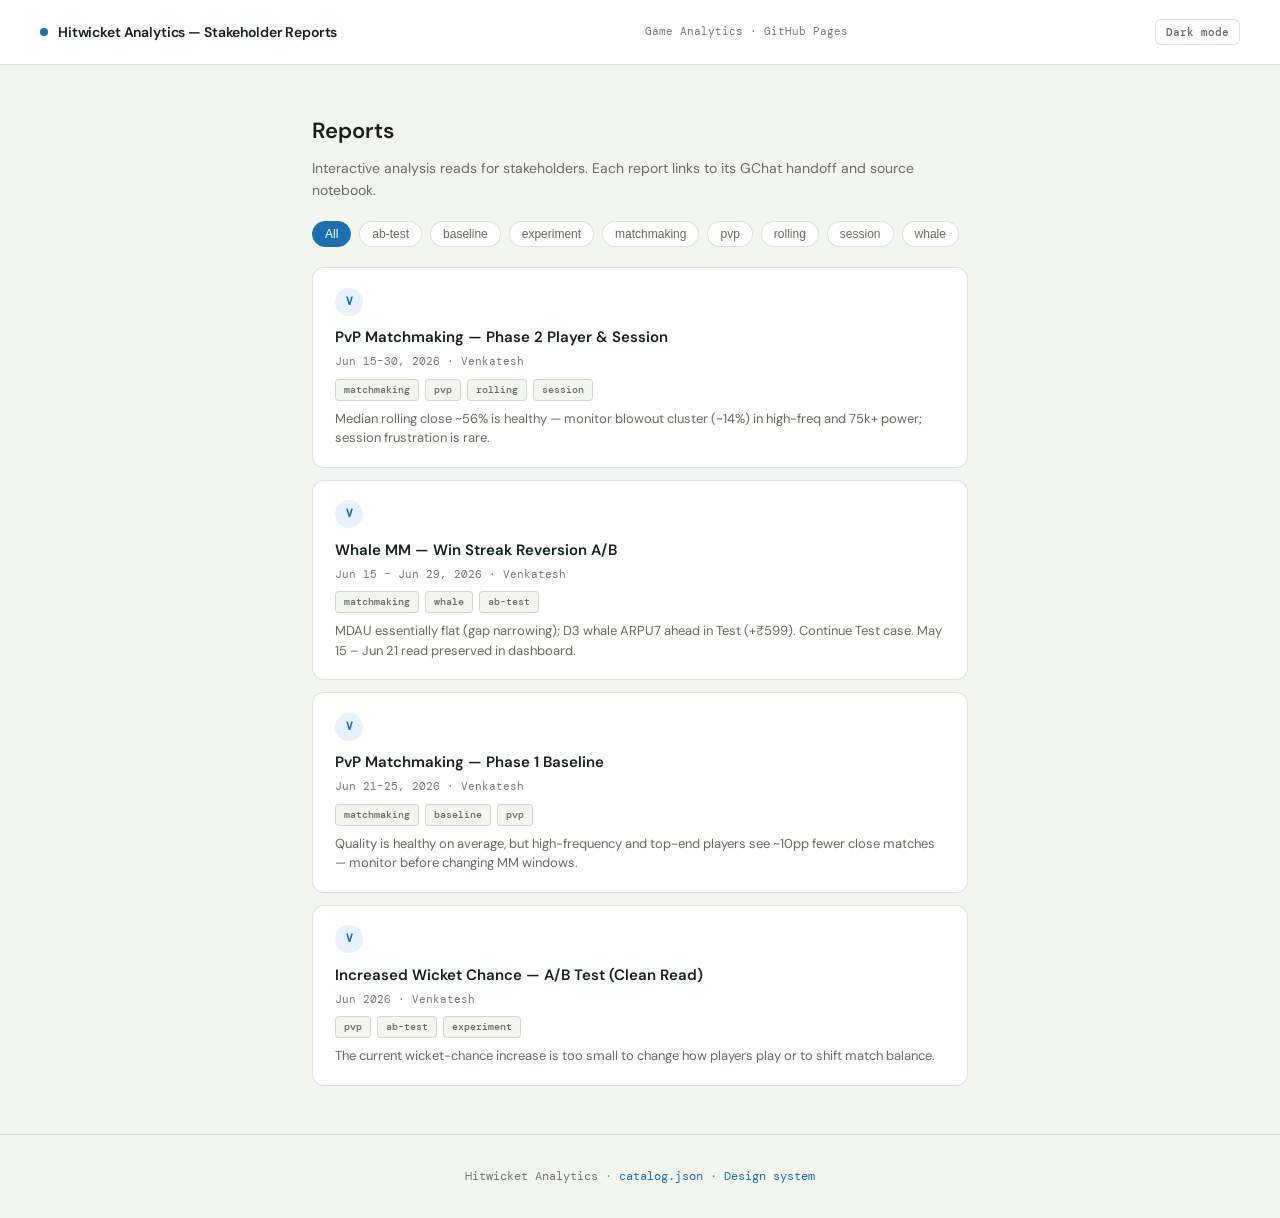
==== commit 224455e6: "Publish reports from 6d05bf27013fae6f9a9ef1e03f2fbe19ef994e46" ====
--- a/index.html
+++ b/index.html
@@ -3,6 +3,7 @@
 <head>
 <meta charset="UTF-8">
 <meta name="viewport" content="width=device-width, initial-scale=1.0">
+<script>(function(){try{var t=localStorage.getItem('hw-theme');if(t)document.documentElement.setAttribute('data-theme',t);}catch(e){}})();</script>
 <title>Hitwicket Analytics Reports</title>
 <meta name="description" content="Interactive stakeholder analysis reads for Hitwicket Superstars — PvP, matchmaking, experiments, and monetisation.">
 <meta property="og:title" content="Hitwicket Analytics — Stakeholder Reports">
@@ -23,7 +24,10 @@
   <div id="catalog-filters" class="catalog-filters"></div>
   <div id="report-list" class="report-list"></div>
 </div>
-<footer>Hitwicket Analytics · <a href="catalog.json">catalog.json</a></footer>
+<footer>Hitwicket Analytics · <a href="catalog.json">catalog.json</a> · <a href="kit/styleguide.html">Design system</a></footer>
+<script src="kit/theme.js"></script>
+<script src="kit/icons.js"></script>
+<script src="kit/report.js"></script>
 <script src="kit/index.js"></script>
 </body>
 </html>
--- a/kit/report.css
+++ b/kit/report.css
@@ -1,83 +1,423 @@
 @import url('https://fonts.googleapis.com/css2?family=DM+Sans:ital,opsz,wght@0,9..40,300;0,9..40,400;0,9..40,500;0,9..40,600;1,9..40,400&family=DM+Mono:wght@400;500&display=swap');
+
 *, *::before, *::after { box-sizing: border-box; margin: 0; padding: 0; }
+
 :root {
-  --bg: #f7f6f3; --surface: #ffffff;
-  --border: rgba(0,0,0,0.07); --border-strong: rgba(0,0,0,0.13);
-  --text-primary: #1a1a1a; --text-secondary: #5a5a5a; --text-tertiary: #9a9a9a;
-  --teal: #1D9E75; --teal-light: #E1F5EE;
-  --blue: #185FA5; --blue-light: #E6F1FB; --blue-mid: #378ADD;
-  --amber: #BA7517; --amber-light: #FAEEDA;
-  --coral: #D85A30; --coral-light: #FAECE7;
-  --purple: #534AB7; --purple-light: #EEEDFA;
+  --bg: #F3F6EF;
+  --surface: #FFFFFF;
+  --border: rgba(19, 33, 28, 0.08);
+  --border-strong: rgba(19, 33, 28, 0.14);
+  --text-primary: #13211C;
+  --text-secondary: #6B6A5E;
+  --text-tertiary: #767676;
+  --teal: #1E8F5E;
+  --teal-light: #E1F5EE;
+  --blue: #1C6FB0;
+  --blue-light: #E6F1FB;
+  --blue-mid: #3A8FD4;
+  --amber: #BA7517;
+  --amber-light: #FAEEDA;
+  --coral: #C0392B;
+  --coral-light: #FAECE7;
+  --purple: #6C4AB6;
+  --purple-light: #EEEDFA;
   --blue-bar: #85B7EB;
-  --radius: 12px; --radius-sm: 8px;
-}
-body { font-family: 'DM Sans', sans-serif; background: var(--bg); color: var(--text-primary); line-height: 1.6; }
-header { background: var(--surface); border-bottom: 0.5px solid var(--border-strong); padding: 1.2rem 2.5rem; position: sticky; top: 0; z-index: 100; display: flex; align-items: center; justify-content: space-between; gap: 1rem; }
+  --insight-neutral-bg: #F4F8FC;
+  --insight-good-bg: #F0FAF5;
+  --insight-warn-bg: #FFFBF4;
+  --insight-bad-bg: #FFF6F4;
+  --chart-grid: rgba(19, 33, 28, 0.06);
+  --radius: 12px;
+  --radius-sm: 8px;
+  --space-1: 4px;
+  --space-2: 8px;
+  --space-3: 12px;
+  --space-4: 16px;
+  --space-5: 24px;
+  --space-6: 32px;
+  --motion-fast: 120ms;
+  --motion-base: 220ms;
+  --motion-ease: cubic-bezier(0.25, 0.1, 0.25, 1);
+}
+
+@media (prefers-color-scheme: dark) {
+  :root:not([data-theme="light"]) {
+    --bg: #0E1613;
+    --surface: #16201C;
+    --border: rgba(237, 241, 236, 0.08);
+    --border-strong: rgba(237, 241, 236, 0.14);
+    --text-primary: #EDF1EC;
+    --text-secondary: #9BA79C;
+    --text-tertiary: #7A8A82;
+    --teal-light: #1A3D30;
+    --blue-light: #1A2F42;
+    --amber-light: #3D3018;
+    --coral-light: #3D221C;
+    --purple-light: #2A2540;
+    --insight-neutral-bg: #1A2420;
+    --insight-good-bg: #152820;
+    --insight-warn-bg: #282218;
+    --insight-bad-bg: #281A18;
+    --chart-grid: rgba(237, 241, 236, 0.08);
+  }
+}
+
+:root[data-theme="dark"] {
+  --bg: #0E1613;
+  --surface: #16201C;
+  --border: rgba(237, 241, 236, 0.08);
+  --border-strong: rgba(237, 241, 236, 0.14);
+  --text-primary: #EDF1EC;
+  --text-secondary: #9BA79C;
+  --text-tertiary: #7A8A82;
+  --teal-light: #1A3D30;
+  --blue-light: #1A2F42;
+  --amber-light: #3D3018;
+  --coral-light: #3D221C;
+  --purple-light: #2A2540;
+  --insight-neutral-bg: #1A2420;
+  --insight-good-bg: #152820;
+  --insight-warn-bg: #282218;
+  --insight-bad-bg: #281A18;
+  --chart-grid: rgba(237, 241, 236, 0.08);
+}
+
+:root[data-theme="light"] {
+  --bg: #F3F6EF;
+  --surface: #FFFFFF;
+  --border: rgba(19, 33, 28, 0.08);
+  --border-strong: rgba(19, 33, 28, 0.14);
+  --text-primary: #13211C;
+  --text-secondary: #6B6A5E;
+  --text-tertiary: #767676;
+  --teal-light: #E1F5EE;
+  --blue-light: #E6F1FB;
+  --amber-light: #FAEEDA;
+  --coral-light: #FAECE7;
+  --purple-light: #EEEDFA;
+  --insight-neutral-bg: #F4F8FC;
+  --insight-good-bg: #F0FAF5;
+  --insight-warn-bg: #FFFBF4;
+  --insight-bad-bg: #FFF6F4;
+  --chart-grid: rgba(19, 33, 28, 0.06);
+}
+
+body {
+  font-family: 'DM Sans', sans-serif;
+  background: var(--bg);
+  color: var(--text-primary);
+  line-height: 1.6;
+  transition: background var(--motion-base) var(--motion-ease), color var(--motion-base) var(--motion-ease);
+}
+
+.skip-link {
+  position: absolute;
+  left: -9999px;
+  top: 0;
+  z-index: 200;
+  padding: var(--space-2) var(--space-4);
+  background: var(--blue);
+  color: #fff;
+  font-size: 13px;
+  font-weight: 500;
+  text-decoration: none;
+}
+.skip-link:focus {
+  left: var(--space-4);
+  top: var(--space-4);
+  outline: 2px solid var(--blue-mid);
+  outline-offset: 2px;
+}
+
+:focus-visible {
+  outline: 2px solid var(--blue-mid);
+  outline-offset: 2px;
+}
+
+.hw-icon {
+  width: 14px;
+  height: 14px;
+  display: inline-block;
+  vertical-align: -2px;
+  flex-shrink: 0;
+}
+
+header {
+  background: var(--surface);
+  border-bottom: 0.5px solid var(--border-strong);
+  padding: 1.2rem 2.5rem;
+  position: sticky;
+  top: 0;
+  z-index: 100;
+  display: flex;
+  align-items: center;
+  justify-content: space-between;
+  gap: 1rem;
+  transition: background var(--motion-base) var(--motion-ease);
+}
 header .header-left { display: flex; align-items: center; gap: 1.25rem; min-width: 0; flex: 1; }
 header .brand { display: flex; align-items: center; gap: 10px; min-width: 0; }
 header .brand .dot { width: 8px; height: 8px; border-radius: 50%; background: var(--blue); flex-shrink: 0; }
 header h1 { font-size: 14px; font-weight: 600; letter-spacing: -0.01em; }
 header .meta { font-size: 11px; color: var(--text-tertiary); font-family: 'DM Mono', monospace; flex-shrink: 0; text-align: right; }
-.back-to-index { font-size: 12px; font-weight: 500; color: var(--blue); text-decoration: none; white-space: nowrap; flex-shrink: 0; }
+.back-to-index { font-size: 12px; font-weight: 500; color: var(--blue); text-decoration: none; white-space: nowrap; flex-shrink: 0; display: inline-flex; align-items: center; gap: 4px; }
 .back-to-index:hover { text-decoration: underline; color: var(--blue-mid); }
 footer .footer-nav { margin-bottom: 0.75rem; }
-.caveat-banner { background: var(--blue-light); border-bottom: 0.5px solid rgba(24,95,165,0.2); padding: 0.5rem 2.5rem; font-size: 12px; color: var(--blue); font-family: 'DM Mono', monospace; display: flex; align-items: center; gap: 8px; }
-.tab-bar { background: var(--surface); border-bottom: 0.5px solid var(--border-strong); padding: 0 2.5rem; display: flex; gap: 0; position: sticky; top: 53px; z-index: 99; flex-wrap: wrap; }
-.tab-btn { padding: 0.75rem 1.2rem; font-size: 13px; font-weight: 500; cursor: pointer; border: none; background: none; color: var(--text-secondary); border-bottom: 2px solid transparent; transition: all 0.15s; white-space: nowrap; }
+
+.caveat-banner {
+  background: var(--blue-light);
+  border-bottom: 0.5px solid rgba(28, 111, 176, 0.2);
+  padding: 0.5rem 2.5rem;
+  font-size: 12px;
+  color: var(--blue);
+  font-family: 'DM Mono', monospace;
+  display: flex;
+  align-items: center;
+  gap: 8px;
+}
+
+.tab-bar {
+  background: var(--surface);
+  border-bottom: 0.5px solid var(--border-strong);
+  padding: 0 2.5rem;
+  display: flex;
+  gap: 0;
+  position: sticky;
+  top: 53px;
+  z-index: 99;
+  flex-wrap: wrap;
+}
+.tab-btn {
+  padding: 0.75rem 1.2rem;
+  font-size: 13px;
+  font-weight: 500;
+  cursor: pointer;
+  border: none;
+  background: none;
+  color: var(--text-secondary);
+  border-bottom: 2px solid transparent;
+  transition: color var(--motion-fast) var(--motion-ease), border-color var(--motion-fast) var(--motion-ease);
+  white-space: nowrap;
+}
 .tab-btn:hover { color: var(--text-primary); }
 .tab-btn.active { color: var(--blue); border-bottom-color: var(--blue); }
+.tab-btn:focus-visible { outline-offset: -2px; }
+
 .sub-toggle { display: flex; gap: 6px; margin-bottom: 1.5rem; flex-wrap: wrap; }
-.sub-btn { padding: 5px 14px; font-size: 12px; font-weight: 500; cursor: pointer; border: 0.5px solid var(--border-strong); border-radius: 20px; background: var(--surface); color: var(--text-secondary); transition: all 0.15s; }
+.sub-btn {
+  padding: 5px 14px;
+  font-size: 12px;
+  font-weight: 500;
+  cursor: pointer;
+  border: 0.5px solid var(--border-strong);
+  border-radius: 20px;
+  background: var(--surface);
+  color: var(--text-secondary);
+  transition: all var(--motion-fast) var(--motion-ease);
+}
 .sub-btn.active { background: var(--blue); color: white; border-color: var(--blue); }
-.tab-content { display: none; }
-.tab-content.active { display: block; }
+
+.tab-content { display: none; opacity: 0; }
+.tab-content.active {
+  display: block;
+  animation: tabFadeIn var(--motion-fast) var(--motion-ease) forwards;
+}
+@keyframes tabFadeIn {
+  from { opacity: 0; }
+  to { opacity: 1; }
+}
+
+@media (prefers-reduced-motion: reduce) {
+  .tab-content.active { animation: none; opacity: 1; }
+  body, header { transition: none; }
+}
+
 main { max-width: 1120px; margin: 0 auto; padding: 2rem 2rem 4rem; }
 .section { margin-bottom: 3rem; }
 .section-header { margin-bottom: 1.25rem; }
-.section-num { font-size: 11px; font-weight: 500; letter-spacing: 0.08em; text-transform: uppercase; color: var(--text-tertiary); font-family: 'DM Mono', monospace; margin-bottom: 0.3rem; }
+.section-num {
+  font-size: 11px;
+  font-weight: 500;
+  letter-spacing: 0.08em;
+  text-transform: uppercase;
+  color: var(--text-tertiary);
+  font-family: 'DM Mono', monospace;
+  margin-bottom: 0.3rem;
+}
 .section-title { font-size: 18px; font-weight: 600; letter-spacing: -0.02em; margin-bottom: 0.2rem; }
 .section-sub { font-size: 13px; color: var(--text-secondary); }
+
+.hero-section {
+  background: var(--surface);
+  border-bottom: 0.5px solid var(--border);
+  padding: 2rem 2.5rem 1.75rem;
+  transition: background var(--motion-base) var(--motion-ease);
+}
+.hero-eyebrow {
+  font-size: 11px;
+  font-weight: 500;
+  letter-spacing: 0.08em;
+  text-transform: uppercase;
+  color: var(--text-tertiary);
+  font-family: 'DM Mono', monospace;
+  margin-bottom: 0.4rem;
+}
+.hero-title { font-size: 26px; font-weight: 600; letter-spacing: -0.03em; margin-bottom: 0.4rem; }
+.hero-desc { font-size: 14px; color: var(--text-secondary); max-width: 720px; line-height: 1.6; margin-bottom: var(--space-4); }
+
+.hero-stat-wrap { margin: var(--space-4) 0 var(--space-2); }
+.stat-scoreboard-label {
+  font-size: 11px;
+  font-weight: 500;
+  letter-spacing: 0.1em;
+  text-transform: uppercase;
+  color: var(--text-tertiary);
+  font-family: 'DM Mono', monospace;
+  margin-bottom: var(--space-1);
+}
+.stat-scoreboard {
+  font-family: 'DM Mono', monospace;
+  font-size: 64px;
+  font-weight: 500;
+  letter-spacing: 0.04em;
+  font-variant-numeric: tabular-nums;
+  line-height: 1;
+  color: var(--text-primary);
+  padding-bottom: var(--space-2);
+  border-bottom: 2px solid var(--border-strong);
+  display: inline-block;
+  min-width: 120px;
+}
+.stat-scoreboard.up { color: var(--teal); }
+.stat-scoreboard.down { color: var(--coral); }
+.stat-scoreboard.neutral { color: var(--blue); }
+.stat-scoreboard.warn { color: var(--amber); }
+
 .kpi-row { display: grid; grid-template-columns: repeat(4, 1fr); gap: 10px; margin-bottom: 1.5rem; }
-.kpi-card { background: var(--bg); border: 0.5px solid var(--border-strong); border-radius: var(--radius-sm); padding: 0.9rem 1rem; }
-.kpi-label { font-size: 11px; color: var(--text-tertiary); margin-bottom: 3px; }
-.kpi-value { font-size: 20px; font-weight: 600; letter-spacing: -0.02em; }
-.kpi-value.up { color: var(--teal); } .kpi-value.down { color: var(--coral); }
-.kpi-value.neutral { color: var(--blue); } .kpi-value.warn { color: var(--amber); }
+.kpi-card {
+  background: var(--bg);
+  border: 0.5px solid var(--border-strong);
+  border-radius: var(--radius-sm);
+  padding: 0.9rem 1rem;
+}
+.kpi-label { font-size: 11px; color: var(--text-tertiary); margin-bottom: 3px; display: flex; align-items: center; gap: 4px; }
+.kpi-value { font-size: 20px; font-weight: 600; letter-spacing: -0.02em; font-variant-numeric: tabular-nums; }
+.kpi-value.up { color: var(--teal); }
+.kpi-value.down { color: var(--coral); }
+.kpi-value.neutral { color: var(--blue); }
+.kpi-value.warn { color: var(--amber); }
 .kpi-note { font-size: 11px; color: var(--text-tertiary); margin-top: 2px; font-family: 'DM Mono', monospace; }
-.card { background: var(--surface); border: 0.5px solid var(--border-strong); border-radius: var(--radius); padding: 1.4rem; }
+
+.card {
+  background: var(--surface);
+  border: 0.5px solid var(--border-strong);
+  border-radius: var(--radius);
+  padding: 1.4rem;
+  transition: background var(--motion-base) var(--motion-ease);
+}
 .card-title { font-size: 13px; font-weight: 500; color: var(--text-secondary); margin-bottom: 1rem; padding-bottom: 8px; border-bottom: 0.5px solid var(--border); }
+.card-title-row { display: flex; align-items: center; justify-content: space-between; gap: var(--space-2); margin-bottom: 1rem; padding-bottom: 8px; border-bottom: 0.5px solid var(--border); }
+.card-title-row .card-title { margin-bottom: 0; padding-bottom: 0; border-bottom: none; flex: 1; }
+.chart-download-btn { flex-shrink: 0; }
+
 .two-col { display: grid; grid-template-columns: 1fr 1fr; gap: 1.25rem; }
 .chart-wrap { position: relative; width: 100%; }
+
 .insights { display: flex; flex-direction: column; gap: 8px; }
-.insight { border-left: 2.5px solid var(--blue-mid); background: #f9fbfe; border-radius: 0 var(--radius-sm) var(--radius-sm) 0; padding: 0.65rem 0.85rem; font-size: 13px; color: var(--text-primary); line-height: 1.55; }
-.insight.warn { border-left-color: var(--amber); background: #fffbf4; }
-.insight.good { border-left-color: var(--teal); background: #f4fbf8; }
-.insight.bad { border-left-color: var(--coral); background: #fff8f6; }
+.insight {
+  border-left: 2.5px solid var(--blue-mid);
+  background: var(--insight-neutral-bg);
+  border-radius: 0 var(--radius-sm) var(--radius-sm) 0;
+  padding: 0.65rem 0.85rem;
+  font-size: 13px;
+  color: var(--text-primary);
+  line-height: 1.55;
+  display: flex;
+  gap: 8px;
+  align-items: flex-start;
+}
+.insight .insight-icon { flex-shrink: 0; margin-top: 2px; color: var(--blue-mid); }
+.insight.warn { border-left-color: var(--amber); background: var(--insight-warn-bg); }
+.insight.warn .insight-icon { color: var(--amber); }
+.insight.good { border-left-color: var(--teal); background: var(--insight-good-bg); }
+.insight.good .insight-icon { color: var(--teal); }
+.insight.bad { border-left-color: var(--coral); background: var(--insight-bad-bg); }
+.insight.bad .insight-icon { color: var(--coral); }
 .insight strong { font-weight: 600; }
+
 .comp-table { width: 100%; border-collapse: collapse; font-size: 13px; }
-.comp-table th { font-size: 11px; font-weight: 500; color: var(--text-tertiary); text-transform: uppercase; letter-spacing: 0.06em; padding: 0 10px 8px 0; text-align: right; border-bottom: 0.5px solid var(--border-strong); }
+.comp-table th {
+  font-size: 11px;
+  font-weight: 500;
+  color: var(--text-tertiary);
+  text-transform: uppercase;
+  letter-spacing: 0.06em;
+  padding: 0 10px 8px 0;
+  text-align: right;
+  border-bottom: 0.5px solid var(--border-strong);
+}
 .comp-table th:first-child { text-align: left; padding-left: 0; }
-.comp-table th.base { color: var(--blue); } .comp-table th.test { color: var(--teal); } .comp-table th.delta { color: var(--amber); }
-.comp-table td { padding: 8px 10px 8px 0; border-bottom: 0.5px solid var(--border); color: var(--text-primary); vertical-align: middle; text-align: right; font-family: 'DM Mono', monospace; font-size: 12px; }
+.comp-table th.base { color: var(--blue); }
+.comp-table th.test { color: var(--teal); }
+.comp-table th.delta { color: var(--amber); }
+.comp-table td {
+  padding: 8px 10px 8px 0;
+  border-bottom: 0.5px solid var(--border);
+  color: var(--text-primary);
+  vertical-align: middle;
+  text-align: right;
+  font-family: 'DM Mono', monospace;
+  font-size: 12px;
+  font-variant-numeric: tabular-nums;
+}
 .comp-table td:first-child { text-align: left; padding-left: 0; font-family: 'DM Sans', sans-serif; font-size: 13px; font-weight: 500; }
 .comp-table tr:last-child td { border-bottom: none; }
 .comp-table tr:hover td { background: var(--bg); }
-.val-up { color: var(--teal); font-weight: 500; } .val-down { color: var(--coral); font-weight: 500; } .val-muted { color: var(--text-tertiary); }
+.comp-table th { font-variant-numeric: tabular-nums; }
+
+.val-up { color: var(--teal); font-weight: 500; }
+.val-down { color: var(--coral); font-weight: 500; }
+.val-muted { color: var(--text-tertiary); }
+
 .heatmap-table { width: 100%; border-collapse: collapse; font-size: 12px; }
-.heatmap-table th { font-size: 11px; font-weight: 500; color: var(--text-tertiary); text-transform: uppercase; letter-spacing: 0.05em; padding: 6px 8px; text-align: center; border-bottom: 0.5px solid var(--border-strong); }
+.heatmap-table th {
+  font-size: 11px;
+  font-weight: 500;
+  color: var(--text-tertiary);
+  text-transform: uppercase;
+  letter-spacing: 0.05em;
+  padding: 6px 8px;
+  text-align: center;
+  border-bottom: 0.5px solid var(--border-strong);
+}
 .heatmap-table th:first-child { text-align: left; }
-.heatmap-table td { padding: 7px 8px; text-align: center; font-family: 'DM Mono', monospace; font-size: 12px; border-bottom: 0.5px solid var(--border); }
+.heatmap-table td {
+  padding: 7px 8px;
+  text-align: center;
+  font-family: 'DM Mono', monospace;
+  font-size: 12px;
+  border-bottom: 0.5px solid var(--border);
+  font-variant-numeric: tabular-nums;
+}
 .heatmap-table td:first-child { text-align: left; font-family: 'DM Sans', sans-serif; font-weight: 500; font-size: 13px; }
+
 .legend { display: flex; flex-wrap: wrap; gap: 10px; margin-bottom: 10px; }
 .leg { display: flex; align-items: center; gap: 5px; font-size: 12px; color: var(--text-secondary); }
 .leg-sq { width: 10px; height: 10px; border-radius: 2px; flex-shrink: 0; }
-footer { text-align: center; padding: 2rem; font-size: 12px; color: var(--text-tertiary); border-top: 0.5px solid var(--border-strong); font-family: 'DM Mono', monospace; }
-.hero-section { background: var(--surface); border-bottom: 0.5px solid var(--border); padding: 2rem 2.5rem 1.75rem; }
-.hero-eyebrow { font-size: 11px; font-weight: 500; letter-spacing: 0.08em; text-transform: uppercase; color: var(--text-tertiary); font-family: 'DM Mono', monospace; margin-bottom: 0.4rem; }
-.hero-title { font-size: 26px; font-weight: 600; letter-spacing: -0.03em; margin-bottom: 0.4rem; }
-.hero-desc { font-size: 14px; color: var(--text-secondary); max-width: 720px; line-height: 1.6; }
-.pp-pos { color: var(--teal); } .pp-neg { color: var(--coral); } .pp-flat { color: var(--text-tertiary); }
+
+footer {
+  text-align: center;
+  padding: 2rem;
+  font-size: 12px;
+  color: var(--text-tertiary);
+  border-top: 0.5px solid var(--border-strong);
+  font-family: 'DM Mono', monospace;
+}
+footer a { color: var(--blue); text-decoration: none; }
+
+.pp-pos { color: var(--teal); }
+.pp-neg { color: var(--coral); }
+.pp-flat { color: var(--text-tertiary); }
 .method-list { font-size: 13px; color: var(--text-secondary); line-height: 1.7; padding-left: 1.2rem; }
 .method-list li { margin-bottom: 0.4rem; }
 
@@ -86,19 +426,40 @@
 header .header-right { display: flex; align-items: center; gap: 12px; flex-shrink: 0; }
 .timeline-select-wrap { position: relative; }
 .timeline-select-wrap::after {
-  content: '▾'; position: absolute; right: 10px; top: 50%; transform: translateY(-50%);
-  font-size: 11px; color: var(--blue); pointer-events: none;
+  content: '▾';
+  position: absolute;
+  right: 10px;
+  top: 50%;
+  transform: translateY(-50%);
+  font-size: 11px;
+  color: var(--blue);
+  pointer-events: none;
 }
 #timelineSelect {
-  appearance: none; background: var(--blue-light); border: 0.5px solid var(--blue);
-  color: var(--blue); font-family: 'DM Mono', monospace; font-size: 12px; font-weight: 500;
-  padding: 6px 28px 6px 12px; border-radius: 6px; cursor: pointer; outline: none;
-}
-#timelineSelect:hover { background: #d4e8f7; }
+  appearance: none;
+  background: var(--blue-light);
+  border: 0.5px solid var(--blue);
+  color: var(--blue);
+  font-family: 'DM Mono', monospace;
+  font-size: 12px;
+  font-weight: 500;
+  padding: 6px 28px 6px 12px;
+  border-radius: 6px;
+  cursor: pointer;
+  outline: none;
+}
 header a.data-link {
-  font-size: 12px; font-weight: 500; color: var(--blue); text-decoration: none;
-  border: 0.5px solid var(--blue); padding: 5px 14px; border-radius: 6px;
-  transition: background 0.15s; display: inline-flex; align-items: center; gap: 6px;
+  font-size: 12px;
+  font-weight: 500;
+  color: var(--blue);
+  text-decoration: none;
+  border: 0.5px solid var(--blue);
+  padding: 5px 14px;
+  border-radius: 6px;
+  transition: background var(--motion-fast);
+  display: inline-flex;
+  align-items: center;
+  gap: 6px;
 }
 header a.data-link:hover { background: var(--blue-light); }
 header a.data-link svg { width: 13px; height: 13px; flex-shrink: 0; }
@@ -112,7 +473,7 @@
 .delta-pill.down { background: var(--coral-light); color: var(--coral); }
 .delta-pill.flat { background: var(--bg); color: var(--text-tertiary); }
 .rank-badge { display: inline-block; padding: 2px 8px; border-radius: 5px; font-size: 11px; font-weight: 500; font-family: 'DM Mono', monospace; }
-.rank-Rookie { background: #E6F1FB; color: #185FA5; }
+.rank-Rookie { background: var(--blue-light); color: var(--blue); }
 .rank-Challenger { background: #E6F7FB; color: #1278A0; }
 .rank-Proven { background: var(--teal-light); color: #147055; }
 .rank-Accomplished { background: var(--amber-light); color: var(--amber); }
@@ -127,21 +488,32 @@
 .ab-tag.base { background: var(--blue-light); color: var(--blue); }
 .ab-tag.test { background: var(--teal-light); color: var(--teal); }
 .read-box {
-  background: var(--surface); border: 0.5px solid var(--border-strong); border-radius: var(--radius);
-  padding: 1rem 1.2rem; font-size: 13.5px; color: var(--text-secondary); line-height: 1.65; margin-bottom: 1.5rem;
+  background: var(--surface);
+  border: 0.5px solid var(--border-strong);
+  border-radius: var(--radius);
+  padding: 1rem 1.2rem;
+  font-size: 13.5px;
+  color: var(--text-secondary);
+  line-height: 1.65;
+  margin-bottom: 1.5rem;
 }
 .read-box strong { color: var(--text-primary); }
 .ab-toggle-row { display: flex; flex-wrap: wrap; gap: 8px; margin-bottom: 1.25rem; }
 .ab-toggle {
-  padding: 6px 14px; font-size: 12px; font-weight: 500; cursor: pointer;
-  border: 0.5px solid var(--border-strong); border-radius: 20px; background: var(--surface); color: var(--text-secondary);
+  padding: 6px 14px;
+  font-size: 12px;
+  font-weight: 500;
+  cursor: pointer;
+  border: 0.5px solid var(--border-strong);
+  border-radius: 20px;
+  background: var(--surface);
+  color: var(--text-secondary);
 }
 .ab-toggle.active { background: var(--blue); color: white; border-color: var(--blue); }
 .monet-cut { display: none; }
 .monet-cut.active { display: block; }
 .j29-rank-panel { display: none; }
 .j29-rank-panel.active { display: block; }
-footer a { color: var(--blue); text-decoration: none; }
 
 /* Index / catalog */
 .index-wrap { max-width: 720px; margin: 3rem auto; padding: 0 2rem; }
@@ -149,54 +521,101 @@
 .index-wrap > p { color: var(--text-secondary); font-size: 14px; margin-bottom: 1.25rem; }
 .catalog-filters { display: flex; flex-wrap: wrap; gap: 8px; margin-bottom: 1.25rem; }
 .filter-chip {
-  padding: 5px 12px; font-size: 12px; font-weight: 500; cursor: pointer;
-  border: 0.5px solid var(--border-strong); border-radius: 20px; background: var(--surface); color: var(--text-secondary);
+  padding: 5px 12px;
+  font-size: 12px;
+  font-weight: 500;
+  cursor: pointer;
+  border: 0.5px solid var(--border-strong);
+  border-radius: 20px;
+  background: var(--surface);
+  color: var(--text-secondary);
+  transition: all var(--motion-fast);
 }
 .filter-chip.active { background: var(--blue); color: white; border-color: var(--blue); }
 .report-list { display: flex; flex-direction: column; gap: 12px; }
 .report-card {
-  background: var(--surface); border: 0.5px solid var(--border-strong); border-radius: var(--radius);
-  padding: 1.2rem 1.4rem; text-decoration: none; color: inherit; transition: border-color 0.15s; display: block;
+  background: var(--surface);
+  border: 0.5px solid var(--border-strong);
+  border-radius: var(--radius);
+  padding: 1.2rem 1.4rem;
+  text-decoration: none;
+  color: inherit;
+  transition: border-color var(--motion-fast);
+  display: block;
 }
 .report-card:hover { border-color: var(--blue-mid); }
+.report-card.skeleton {
+  min-height: 120px;
+  background: var(--surface);
+  border-color: var(--border);
+  pointer-events: none;
+}
+.report-card.skeleton h3,
+.report-card.skeleton .meta,
+.report-card.skeleton .thesis,
+.report-card.skeleton .tag-row { visibility: hidden; }
 .report-card-top { display: flex; align-items: center; margin-bottom: 0.6rem; }
 .report-card h3 { font-size: 15px; font-weight: 600; margin-bottom: 0.25rem; }
 .report-card .meta { font-size: 11px; color: var(--text-tertiary); font-family: 'DM Mono', monospace; margin-bottom: 0.5rem; }
 .report-card .thesis { font-size: 13px; color: var(--text-secondary); line-height: 1.5; }
 .tag-row { display: flex; flex-wrap: wrap; gap: 6px; margin-bottom: 0.5rem; }
 .tag-pill {
-  font-size: 10px; font-weight: 500; font-family: 'DM Mono', monospace;
-  padding: 2px 8px; border-radius: 4px; background: var(--bg); color: var(--text-secondary);
-  border: 0.5px solid var(--border-strong); text-transform: lowercase;
+  font-size: 10px;
+  font-weight: 500;
+  font-family: 'DM Mono', monospace;
+  padding: 2px 8px;
+  border-radius: 4px;
+  background: var(--bg);
+  color: var(--text-secondary);
+  border: 0.5px solid var(--border-strong);
+  text-transform: lowercase;
 }
 .owner-badge {
-  width: 28px; height: 28px; border-radius: 50%; background: var(--blue-light); color: var(--blue);
-  font-size: 11px; font-weight: 600; font-family: 'DM Mono', monospace;
-  display: inline-flex; align-items: center; justify-content: center; flex-shrink: 0;
+  width: 28px;
+  height: 28px;
+  border-radius: 50%;
+  background: var(--blue-light);
+  color: var(--blue);
+  font-size: 11px;
+  font-weight: 600;
+  font-family: 'DM Mono', monospace;
+  display: inline-flex;
+  align-items: center;
+  justify-content: center;
+  flex-shrink: 0;
 }
 .catalog-empty { font-size: 13px; color: var(--text-secondary); padding: 1rem 0; }
 
 /* Report chrome actions */
 .header-actions { display: flex; align-items: center; gap: 8px; flex-shrink: 0; }
 .chrome-btn {
-  font-size: 11px; font-weight: 500; font-family: 'DM Mono', monospace;
-  padding: 5px 10px; border-radius: 6px; cursor: pointer;
-  border: 0.5px solid var(--border-strong); background: var(--surface); color: var(--text-secondary);
-  transition: background 0.15s, border-color 0.15s;
+  font-size: 11px;
+  font-weight: 500;
+  font-family: 'DM Mono', monospace;
+  padding: 5px 10px;
+  border-radius: 6px;
+  cursor: pointer;
+  border: 0.5px solid var(--border-strong);
+  background: var(--surface);
+  color: var(--text-secondary);
+  transition: background var(--motion-fast), border-color var(--motion-fast), color var(--motion-fast);
+  display: inline-flex;
+  align-items: center;
+  gap: 4px;
 }
 .chrome-btn:hover { background: var(--bg); border-color: var(--blue-mid); color: var(--blue); }
 .chrome-btn.copied { border-color: var(--teal); color: var(--teal); background: var(--teal-light); }
 .footer-actions { display: flex; flex-wrap: wrap; justify-content: center; gap: 8px; margin-bottom: 0.75rem; }
 .footer-meta { font-size: 11px; color: var(--text-tertiary); margin-bottom: 0.5rem; }
-.comp-table td, .comp-table th { font-variant-numeric: tabular-nums; }
 
 .caveat-banner.warn {
   background: var(--amber-light);
-  border-bottom-color: rgba(186,117,23,0.2);
+  border-bottom-color: rgba(186, 117, 23, 0.2);
   color: var(--amber);
 }
 
 @media (max-width: 768px) {
+  .stat-scoreboard { font-size: 48px; }
   .kpi-row { grid-template-columns: repeat(2, 1fr); }
   .hero-section .kpi-row { grid-template-columns: repeat(2, 1fr); }
   .two-col { grid-template-columns: 1fr; }
@@ -209,8 +628,8 @@
 }
 
 @media print {
-  header, .tab-bar, .caveat-banner, .footer-nav { display: none !important; }
-  .tab-content { display: block !important; }
+  header, .tab-bar, .caveat-banner, .footer-nav, .theme-toggle, .chart-download-btn { display: none !important; }
+  .tab-content { display: block !important; opacity: 1 !important; animation: none !important; }
   .tab-content + .tab-content { page-break-before: always; }
   main { max-width: none; padding: 0; }
 }
